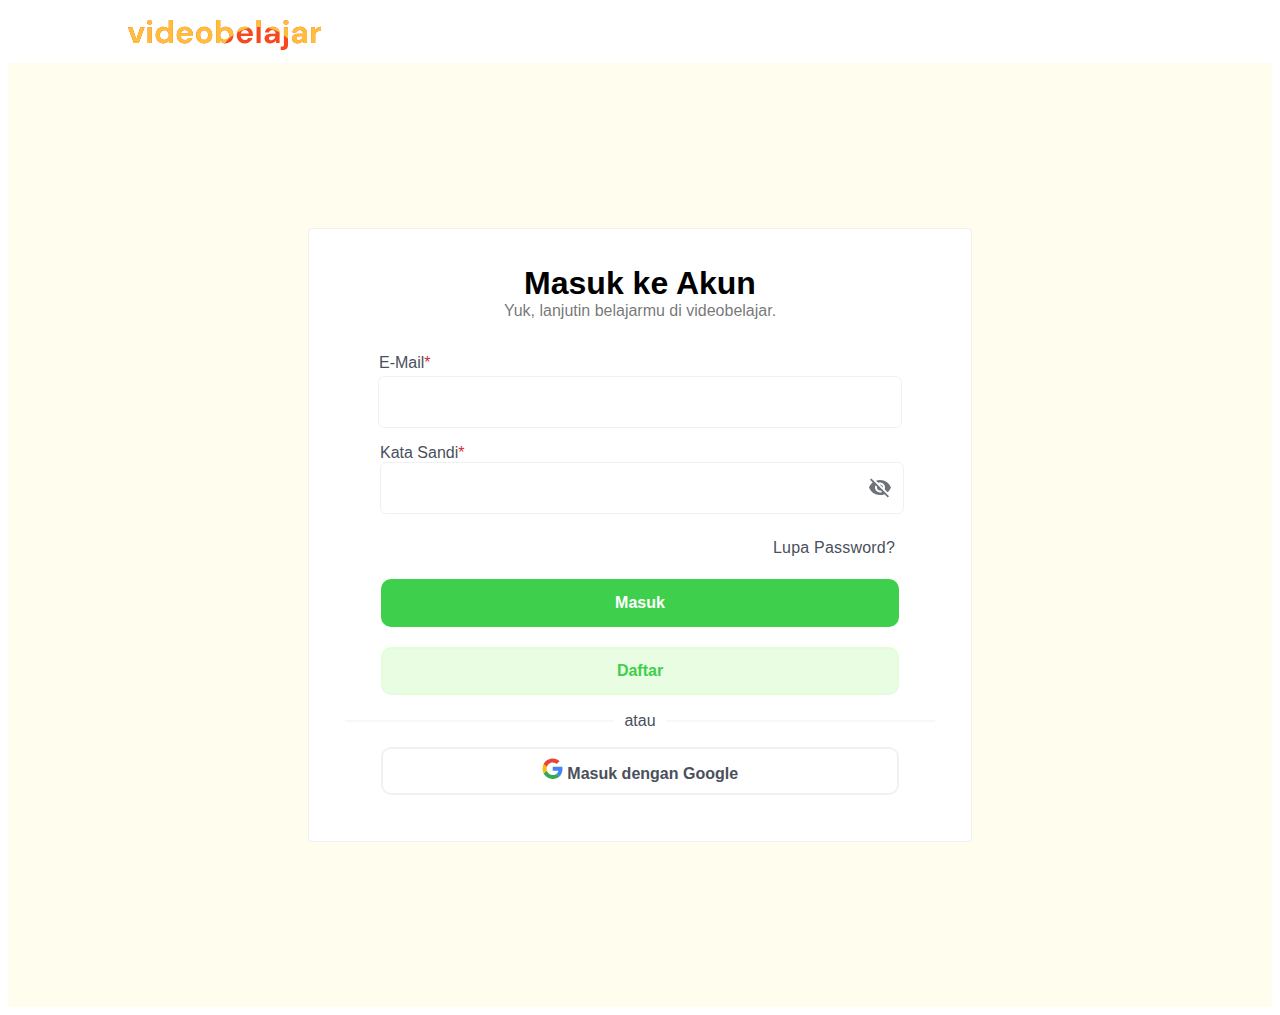
==== form login/index.html @ 4d01803e "feat: first init" ====
<!DOCTYPE html>
<html lang="en">
<head>
    <meta charset="UTF-8">
    <meta name="viewport" content="width=device-width, initial-scale=1.0">
    <title>Masuk ke Akun</title>
    <link rel="stylesheet" href="style.css">
</head>
<body>
    <!-- Header -->
    <header>
        <div class="logo">
            <svg width="194" height="31" viewBox="0 0 194 31" fill="none" xmlns="http://www.w3.org/2000/svg">
                <path d="M5.824 23.04L0 7.168H4.288L8.32 19.168L12.352 7.168H16.64L10.784 23.04H5.824Z" fill="#F64920"/>
                <path d="M21.6315 4.704C20.8848 4.704 20.2662 4.48 19.7755 4.032C19.3062 3.584 19.0715 3.01867 19.0715 2.336C19.0715 1.65333 19.3062 1.09867 19.7755 0.671999C20.2662 0.224 20.8848 0 21.6315 0C22.3782 0 22.9862 0.224 23.4555 0.671999C23.9462 1.09867 24.1915 1.65333 24.1915 2.336C24.1915 3.01867 23.9462 3.584 23.4555 4.032C22.9862 4.48 22.3782 4.704 21.6315 4.704ZM19.5835 23.04V7.168H23.6795V23.04H19.5835Z" fill="#F64920"/>
                <path d="M35.4507 23.424C33.9574 23.424 32.6241 23.0613 31.4508 22.336C30.2774 21.6107 29.3494 20.6187 28.6667 19.36C27.9841 18.1013 27.6427 16.672 27.6427 15.072C27.6427 13.472 27.9841 12.0533 28.6667 10.816C29.3494 9.55733 30.2774 8.576 31.4508 7.872C32.6241 7.14667 33.9574 6.784 35.4507 6.784C36.6454 6.784 37.6908 7.008 38.5868 7.456C39.4827 7.904 40.2081 8.53333 40.7627 9.344V0H44.8587V23.04H41.2108L40.7627 20.768C40.2507 21.472 39.5681 22.0907 38.7147 22.624C37.8827 23.1573 36.7947 23.424 35.4507 23.424ZM36.3148 19.84C37.6374 19.84 38.7147 19.4027 39.5467 18.528C40.4001 17.632 40.8268 16.4907 40.8268 15.104C40.8268 13.7173 40.4001 12.5867 39.5467 11.712C38.7147 10.816 37.6374 10.368 36.3148 10.368C35.0134 10.368 33.9361 10.8053 33.0827 11.68C32.2294 12.5547 31.8027 13.6853 31.8027 15.072C31.8027 16.4587 32.2294 17.6 33.0827 18.496C33.9361 19.392 35.0134 19.84 36.3148 19.84Z" fill="#F64920"/>
                <path d="M56.9417 23.424C55.3418 23.424 53.9231 23.0827 52.6857 22.4C51.4484 21.7173 50.4777 20.7573 49.7738 19.52C49.0698 18.2827 48.7177 16.8533 48.7177 15.232C48.7177 13.5893 49.0591 12.128 49.7417 10.848C50.4457 9.568 51.4058 8.576 52.6217 7.872C53.8591 7.14667 55.3097 6.784 56.9737 6.784C58.5311 6.784 59.9071 7.12533 61.1017 7.808C62.2964 8.49067 63.2244 9.42933 63.8857 10.624C64.5684 11.7973 64.9098 13.1093 64.9098 14.56C64.9098 14.7947 64.8991 15.04 64.8777 15.296C64.8777 15.552 64.8671 15.8187 64.8457 16.096H52.7817C52.8671 17.3333 53.2937 18.304 54.0617 19.008C54.8511 19.712 55.8004 20.064 56.9097 20.064C57.7417 20.064 58.4351 19.8827 58.9897 19.52C59.5658 19.136 59.9924 18.6453 60.2697 18.048H64.4297C64.1311 19.0507 63.6297 19.968 62.9258 20.8C62.2431 21.6107 61.3897 22.2507 60.3657 22.72C59.3631 23.1893 58.2217 23.424 56.9417 23.424ZM56.9737 10.112C55.9711 10.112 55.0858 10.4 54.3177 10.976C53.5497 11.5307 53.0591 12.384 52.8457 13.536H60.7497C60.6857 12.4907 60.3017 11.6587 59.5977 11.04C58.8937 10.4213 58.0191 10.112 56.9737 10.112Z" fill="#F64920"/>
                <path d="M76.1708 23.424C74.6348 23.424 73.2481 23.072 72.0107 22.368C70.7947 21.664 69.8241 20.6933 69.0988 19.456C68.3948 18.1973 68.0428 16.7467 68.0428 15.104C68.0428 13.4613 68.4054 12.0213 69.1308 10.784C69.8561 9.52533 70.8268 8.544 72.0428 7.84C73.2801 7.136 74.6667 6.784 76.2028 6.784C77.7174 6.784 79.0827 7.136 80.2988 7.84C81.5361 8.544 82.5068 9.52533 83.2108 10.784C83.9361 12.0213 84.2988 13.4613 84.2988 15.104C84.2988 16.7467 83.9361 18.1973 83.2108 19.456C82.5068 20.6933 81.5361 21.664 80.2988 22.368C79.0614 23.072 77.6854 23.424 76.1708 23.424ZM76.1708 19.872C77.2374 19.872 78.1654 19.4773 78.9548 18.688C79.7441 17.8773 80.1388 16.6827 80.1388 15.104C80.1388 13.5253 79.7441 12.3413 78.9548 11.552C78.1654 10.7413 77.2481 10.336 76.2028 10.336C75.1148 10.336 74.1761 10.7413 73.3868 11.552C72.6188 12.3413 72.2348 13.5253 72.2348 15.104C72.2348 16.6827 72.6188 17.8773 73.3868 18.688C74.1761 19.4773 75.1041 19.872 76.1708 19.872Z" fill="#F64920"/>
                <path d="M97.569 23.424C96.3743 23.424 95.329 23.2 94.433 22.752C93.537 22.304 92.8117 21.6747 92.257 20.864L91.809 23.04H88.161V0H92.257V9.44C92.769 8.736 93.441 8.11733 94.273 7.584C95.1263 7.05067 96.225 6.784 97.569 6.784C99.0623 6.784 100.396 7.14667 101.569 7.872C102.742 8.59733 103.67 9.58933 104.353 10.848C105.036 12.1067 105.377 13.536 105.377 15.136C105.377 16.736 105.036 18.1653 104.353 19.424C103.67 20.6613 102.742 21.6427 101.569 22.368C100.396 23.072 99.0623 23.424 97.569 23.424ZM96.705 19.84C98.0063 19.84 99.0837 19.4027 99.937 18.528C100.79 17.6533 101.217 16.5227 101.217 15.136C101.217 13.7493 100.79 12.608 99.937 11.712C99.0837 10.816 98.0063 10.368 96.705 10.368C95.3823 10.368 94.2943 10.816 93.441 11.712C92.609 12.5867 92.193 13.7173 92.193 15.104C92.193 16.4907 92.609 17.632 93.441 18.528C94.2943 19.4027 95.3823 19.84 96.705 19.84Z" fill="#F64920"/>
                <path d="M116.948 23.424C115.348 23.424 113.929 23.0827 112.692 22.4C111.455 21.7173 110.484 20.7573 109.78 19.52C109.076 18.2827 108.724 16.8533 108.724 15.232C108.724 13.5893 109.065 12.128 109.748 10.848C110.452 9.568 111.412 8.576 112.628 7.872C113.865 7.14667 115.316 6.784 116.98 6.784C118.537 6.784 119.913 7.12533 121.108 7.808C122.303 8.49067 123.231 9.42933 123.892 10.624C124.575 11.7973 124.916 13.1093 124.916 14.56C124.916 14.7947 124.905 15.04 124.884 15.296C124.884 15.552 124.873 15.8187 124.852 16.096H112.788C112.873 17.3333 113.3 18.304 114.068 19.008C114.857 19.712 115.807 20.064 116.916 20.064C117.748 20.064 118.441 19.8827 118.996 19.52C119.572 19.136 119.999 18.6453 120.276 18.048H124.436C124.137 19.0507 123.636 19.968 122.932 20.8C122.249 21.6107 121.396 22.2507 120.372 22.72C119.369 23.1893 118.228 23.424 116.948 23.424ZM116.98 10.112C115.977 10.112 115.092 10.4 114.324 10.976C113.556 11.5307 113.065 12.384 112.852 13.536H120.756C120.692 12.4907 120.308 11.6587 119.604 11.04C118.9 10.4213 118.025 10.112 116.98 10.112Z" fill="#F64920"/>
                <path d="M128.561 23.04V0H132.657V23.04H128.561Z" fill="#F64920"/>
                <path d="M142.514 23.424C141.149 23.424 140.029 23.2107 139.154 22.784C138.28 22.336 137.629 21.7493 137.202 21.024C136.776 20.2987 136.562 19.4987 136.562 18.624C136.562 17.152 137.138 15.9573 138.29 15.04C139.442 14.1227 141.17 13.664 143.474 13.664H147.506V13.28C147.506 12.192 147.197 11.392 146.578 10.88C145.96 10.368 145.192 10.112 144.274 10.112C143.442 10.112 142.717 10.3147 142.098 10.72C141.48 11.104 141.096 11.68 140.946 12.448H136.946C137.053 11.296 137.437 10.2933 138.098 9.44C138.781 8.58667 139.656 7.936 140.722 7.488C141.789 7.01867 142.984 6.784 144.306 6.784C146.568 6.784 148.349 7.34933 149.65 8.48C150.952 9.61067 151.602 11.2107 151.602 13.28V23.04H148.114L147.73 20.48C147.261 21.3333 146.6 22.0373 145.746 22.592C144.914 23.1467 143.837 23.424 142.514 23.424ZM143.442 20.224C144.616 20.224 145.522 19.84 146.162 19.072C146.824 18.304 147.24 17.3547 147.41 16.224H143.922C142.834 16.224 142.056 16.4267 141.586 16.832C141.117 17.216 140.882 17.696 140.882 18.272C140.882 18.8907 141.117 19.3707 141.586 19.712C142.056 20.0533 142.674 20.224 143.442 20.224Z" fill="#F64920"/>
                <path d="M157.983 4.704C157.236 4.704 156.618 4.48 156.127 4.032C155.658 3.584 155.423 3.01867 155.423 2.336C155.423 1.65333 155.658 1.09867 156.127 0.671999C156.618 0.224 157.236 0 157.983 0C158.73 0 159.338 0.224 159.807 0.671999C160.298 1.09867 160.543 1.65333 160.543 2.336C160.543 3.01867 160.298 3.584 159.807 4.032C159.338 4.48 158.73 4.704 157.983 4.704ZM152.703 30.08V26.592H153.951C154.655 26.592 155.156 26.4533 155.455 26.176C155.754 25.8987 155.903 25.4293 155.903 24.768V7.168H159.999V24.768C159.999 26.688 159.508 28.0533 158.527 28.864C157.567 29.6747 156.255 30.08 154.591 30.08H152.703Z" fill="#F64920"/>
                <path d="M169.945 23.424C168.58 23.424 167.46 23.2107 166.585 22.784C165.711 22.336 165.06 21.7493 164.633 21.024C164.207 20.2987 163.993 19.4987 163.993 18.624C163.993 17.152 164.57 15.9573 165.721 15.04C166.873 14.1227 168.602 13.664 170.906 13.664H174.938V13.28C174.938 12.192 174.628 11.392 174.01 10.88C173.391 10.368 172.623 10.112 171.706 10.112C170.874 10.112 170.148 10.3147 169.529 10.72C168.911 11.104 168.527 11.68 168.378 12.448H164.378C164.484 11.296 164.868 10.2933 165.529 9.44C166.212 8.58667 167.087 7.936 168.154 7.488C169.22 7.01867 170.415 6.784 171.738 6.784C173.999 6.784 175.78 7.34933 177.081 8.48C178.383 9.61067 179.034 11.2107 179.034 13.28V23.04H175.546L175.161 20.48C174.692 21.3333 174.031 22.0373 173.178 22.592C172.346 23.1467 171.268 23.424 169.945 23.424ZM170.874 20.224C172.047 20.224 172.954 19.84 173.594 19.072C174.255 18.304 174.671 17.3547 174.842 16.224H171.354C170.266 16.224 169.487 16.4267 169.018 16.832C168.548 17.216 168.314 17.696 168.314 18.272C168.314 18.8907 168.548 19.3707 169.018 19.712C169.487 20.0533 170.105 20.224 170.874 20.224Z" fill="#F64920"/>
                <path d="M183.142 23.04V7.168H186.79L187.174 10.144C187.75 9.12 188.529 8.30933 189.51 7.712C190.513 7.09333 191.686 6.784 193.03 6.784V11.104H191.878C190.982 11.104 190.182 11.2427 189.478 11.52C188.774 11.7973 188.22 12.2773 187.814 12.96C187.43 13.6427 187.238 14.592 187.238 15.808V23.04H183.142Z" fill="#F64920"/>
                <path fill-rule="evenodd" clip-rule="evenodd" d="M19.7755 4.032C20.2662 4.48 20.8848 4.704 21.6315 4.704C22.3782 4.704 22.9862 4.48 23.4555 4.032C23.9462 3.584 24.1915 3.01867 24.1915 2.336C24.1915 1.65333 23.9462 1.09867 23.4555 0.671999C22.9862 0.224 22.3782 0 21.6315 0C20.8848 0 20.2662 0.224 19.7755 0.671999C19.3062 1.09867 19.0715 1.65333 19.0715 2.336C19.0715 3.01867 19.3062 3.584 19.7755 4.032ZM19.5835 7.168V23.04H23.6795V7.168H19.5835ZM0 7.168L5.824 23.04H10.784L16.64 7.168H12.352L8.32 19.168L4.288 7.168H0ZM35.4507 23.424C33.9574 23.424 32.6241 23.0613 31.4508 22.336C30.2774 21.6107 29.3494 20.6187 28.6667 19.36C27.9841 18.1013 27.6427 16.672 27.6427 15.072C27.6427 13.472 27.9841 12.0533 28.6667 10.816C29.3494 9.55733 30.2774 8.576 31.4508 7.872C32.6241 7.14667 33.9574 6.784 35.4507 6.784C36.6454 6.784 37.6908 7.008 38.5868 7.456C39.4827 7.904 40.2081 8.53333 40.7627 9.344V0H44.8587V23.04H41.2108L40.7627 20.768C40.2507 21.472 39.5681 22.0907 38.7147 22.624C37.8827 23.1573 36.7947 23.424 35.4507 23.424ZM36.3148 19.84C37.6374 19.84 38.7147 19.4027 39.5467 18.528C40.4001 17.632 40.8268 16.4907 40.8268 15.104C40.8268 13.7173 40.4001 12.5867 39.5467 11.712C38.7147 10.816 37.6374 10.368 36.3148 10.368C35.0134 10.368 33.9361 10.8053 33.0827 11.68C32.2294 12.5547 31.8027 13.6853 31.8027 15.072C31.8027 16.4587 32.2294 17.6 33.0827 18.496C33.9361 19.392 35.0134 19.84 36.3148 19.84ZM52.6857 22.4C53.9231 23.0827 55.3418 23.424 56.9417 23.424C58.2217 23.424 59.3631 23.1893 60.3657 22.72C61.3897 22.2507 62.2431 21.6107 62.9258 20.8C63.6297 19.968 64.1311 19.0507 64.4297 18.048H60.2697C59.9924 18.6453 59.5658 19.136 58.9897 19.52C58.4351 19.8827 57.7417 20.064 56.9097 20.064C55.8004 20.064 54.8511 19.712 54.0617 19.008C53.2937 18.304 52.8671 17.3333 52.7817 16.096H64.8457C64.8671 15.8187 64.8777 15.552 64.8777 15.296C64.8991 15.04 64.9098 14.7947 64.9098 14.56C64.9098 13.1093 64.5684 11.7973 63.8857 10.624C63.2244 9.42933 62.2964 8.49067 61.1017 7.808C59.9071 7.12533 58.5311 6.784 56.9737 6.784C55.3097 6.784 53.8591 7.14667 52.6217 7.872C51.4058 8.576 50.4457 9.568 49.7417 10.848C49.0591 12.128 48.7177 13.5893 48.7177 15.232C48.7177 16.8533 49.0698 18.2827 49.7738 19.52C50.4777 20.7573 51.4484 21.7173 52.6857 22.4ZM54.3177 10.976C55.0858 10.4 55.9711 10.112 56.9737 10.112C58.0191 10.112 58.8937 10.4213 59.5977 11.04C60.3017 11.6587 60.6857 12.4907 60.7497 13.536H52.8457C53.0591 12.384 53.5497 11.5307 54.3177 10.976ZM76.1708 23.424C74.6348 23.424 73.2481 23.072 72.0107 22.368C70.7947 21.664 69.8241 20.6933 69.0988 19.456C68.3948 18.1973 68.0428 16.7467 68.0428 15.104C68.0428 13.4613 68.4054 12.0213 69.1308 10.784C69.8561 9.52533 70.8268 8.544 72.0428 7.84C73.2801 7.136 74.6667 6.784 76.2028 6.784C77.7174 6.784 79.0827 7.136 80.2988 7.84C81.5361 8.544 82.5068 9.52533 83.2108 10.784C83.9361 12.0213 84.2988 13.4613 84.2988 15.104C84.2988 16.7467 83.9361 18.1973 83.2108 19.456C82.5068 20.6933 81.5361 21.664 80.2988 22.368C79.0614 23.072 77.6854 23.424 76.1708 23.424ZM76.1708 19.872C77.2374 19.872 78.1654 19.4773 78.9548 18.688C79.7441 17.8773 80.1388 16.6827 80.1388 15.104C80.1388 13.5253 79.7441 12.3413 78.9548 11.552C78.1654 10.7413 77.2481 10.336 76.2028 10.336C75.1148 10.336 74.1761 10.7413 73.3868 11.552C72.6188 12.3413 72.2348 13.5253 72.2348 15.104C72.2348 16.6827 72.6188 17.8773 73.3868 18.688C74.1761 19.4773 75.1041 19.872 76.1708 19.872ZM105.377 15.1069C102.118 17.4506 99.2007 20.239 96.7134 23.3832C95.8684 23.3001 95.1083 23.0897 94.433 22.752C93.537 22.304 92.8117 21.6747 92.257 20.864L91.809 23.04H88.161V0H92.257V9.44C92.769 8.736 93.441 8.11733 94.273 7.584C95.1263 7.05067 96.225 6.784 97.569 6.784C99.0623 6.784 100.396 7.14667 101.569 7.872C102.742 8.59733 103.67 9.58933 104.353 10.848C105.032 12.099 105.373 13.5187 105.377 15.1069ZM121.414 7.99226C116.991 8.93891 112.819 10.5659 109.015 12.7584C109.185 12.0821 109.429 11.4453 109.748 10.848C110.452 9.568 111.412 8.576 112.628 7.872C113.865 7.14667 115.316 6.784 116.98 6.784C118.537 6.784 119.913 7.12533 121.108 7.808C121.212 7.86748 121.314 7.9289 121.414 7.99226ZM132.657 7.09533C131.928 7.05858 131.194 7.03998 130.456 7.03998C129.821 7.03998 129.189 7.05374 128.561 7.08099V0H132.657V7.09533ZM151.576 12.5752C147.91 10.5042 143.91 8.95566 139.676 8.03079C140.001 7.8252 140.35 7.64427 140.722 7.488C141.789 7.01867 142.984 6.784 144.306 6.784C146.568 6.784 148.349 7.34933 149.65 8.48C150.8 9.47881 151.442 10.8439 151.576 12.5752ZM159.999 18.7954C158.707 17.5732 157.339 16.4303 155.903 15.3744V7.168H159.999V18.7954ZM99.937 18.528C99.0837 19.4027 98.0063 19.84 96.705 19.84C95.3823 19.84 94.2943 19.4027 93.441 18.528C92.609 17.632 92.193 16.4907 92.193 15.104C92.193 13.7173 92.609 12.5867 93.441 11.712C94.2943 10.816 95.3823 10.368 96.705 10.368C98.0063 10.368 99.0837 10.816 99.937 11.712C100.79 12.608 101.217 13.7493 101.217 15.136C101.217 16.5227 100.79 17.6533 99.937 18.528ZM156.127 4.032C156.618 4.48 157.236 4.704 157.983 4.704C158.73 4.704 159.338 4.48 159.807 4.032C160.298 3.584 160.543 3.01867 160.543 2.336C160.543 1.65333 160.298 1.09867 159.807 0.671999C159.338 0.224 158.73 0 157.983 0C157.236 0 156.618 0.224 156.127 0.671999C155.658 1.09867 155.423 1.65333 155.423 2.336C155.423 3.01867 155.658 3.584 156.127 4.032ZM169.945 23.424C168.58 23.424 167.46 23.2107 166.585 22.784C165.711 22.336 165.06 21.7493 164.633 21.024C164.207 20.2987 163.993 19.4987 163.993 18.624C163.993 17.152 164.57 15.9573 165.721 15.04C166.873 14.1227 168.602 13.664 170.906 13.664H174.938V13.28C174.938 12.192 174.628 11.392 174.01 10.88C173.391 10.368 172.623 10.112 171.706 10.112C170.874 10.112 170.148 10.3147 169.529 10.72C168.911 11.104 168.527 11.68 168.378 12.448H164.378C164.484 11.296 164.868 10.2933 165.529 9.44C166.212 8.58667 167.087 7.936 168.154 7.488C169.22 7.01867 170.415 6.784 171.738 6.784C173.999 6.784 175.78 7.34933 177.081 8.48C178.383 9.61067 179.034 11.2107 179.034 13.28V23.04H175.546L175.161 20.48C174.692 21.3333 174.031 22.0373 173.178 22.592C172.346 23.1467 171.268 23.424 169.945 23.424ZM170.874 20.224C172.047 20.224 172.954 19.84 173.594 19.072C174.255 18.304 174.671 17.3547 174.842 16.224H171.354C170.266 16.224 169.487 16.4267 169.018 16.832C168.548 17.216 168.314 17.696 168.314 18.272C168.314 18.8907 168.548 19.3707 169.018 19.712C169.487 20.0533 170.105 20.224 170.874 20.224ZM186.79 7.168H183.142V23.04H187.238V15.808C187.238 14.592 187.43 13.6427 187.814 12.96C188.22 12.2773 188.774 11.7973 189.478 11.52C190.182 11.2427 190.982 11.104 191.878 11.104H193.03V6.784C191.686 6.784 190.513 7.09333 189.51 7.712C188.529 8.30933 187.75 9.12 187.174 10.144L186.79 7.168Z" fill="#FFBD3A"/>
                </svg>                
        </div>
    </header>
    <div class="background">
    <!-- Form Login -->
        <div class="container">
            <h2>Masuk ke Akun</h2>
            <p>Yuk, lanjutin belajarmu di videobelajar.</p>

            <!-- Input Email -->
             <div class="email">
            <label>E-Mail<span>*</span></label><br>
            </div>
            <input type="email" id="email" name="email" required><br>

            <!-- Input Kata Sandi -->
            <div class="password">
            <label>Kata Sandi<span>*</span></label>
            <input type="password" id="password" name="password" required url=""></input>
            </div>

            <!-- Lupa Password -->
            <H4>Lupa Password?</H4>

            <!-- Tombol Login -->
            <button type="submit" class="btnlogin-btn">Masuk</button><br>

            <!-- Tombol Daftar -->
            <button type="button" class="btnregister-btn">Daftar</button><br>

            <!-- Atau -->
            <div class="separator">
                <span>atau</span>
            </div>

            <!-- Login dengan Google -->
            <button type="button" class="btngoogle-btn">
                <svg width="21" height="21" viewBox="0 0 21 21" fill="none" xmlns="http://www.w3.org/2000/svg">
                    <path d="M20.4905 10.926C20.4905 10.0874 20.4224 9.47543 20.2752 8.84082H10.6992V12.6258H16.3201C16.2068 13.5664 15.5948 14.983 14.2349 15.9349L14.2159 16.0616L17.2436 18.4071L17.4534 18.4281C19.3798 16.6489 20.4905 14.0311 20.4905 10.926Z" fill="#4285F4"/>
                    <path d="M10.6992 20.8983C13.453 20.8983 15.7648 19.9917 17.4534 18.4279L14.2349 15.9347C13.3737 16.5353 12.2177 16.9546 10.6992 16.9546C8.00211 16.9546 5.71297 15.1754 4.89695 12.7163L4.77734 12.7265L1.62906 15.1629L1.58789 15.2774C3.26508 18.6091 6.71016 20.8983 10.6992 20.8983Z" fill="#34A853"/>
                    <path d="M4.89695 12.7164C4.68164 12.0818 4.55703 11.4018 4.55703 10.6993C4.55703 9.9966 4.68164 9.31668 4.88562 8.68207L4.87992 8.54691L1.69219 6.07129L1.58789 6.1209C0.896641 7.50348 0.5 9.05605 0.5 10.6993C0.5 12.3425 0.896641 13.895 1.58789 15.2775L4.89695 12.7164Z" fill="#FBBC05"/>
                    <path d="M10.6992 4.44367C12.6144 4.44367 13.9062 5.27094 14.6429 5.96227L17.5213 3.1518C15.7535 1.50859 13.453 0.5 10.6992 0.5C6.71016 0.5 3.26508 2.78914 1.58789 6.12086L4.88563 8.68203C5.71297 6.22289 8.00211 4.44367 10.6992 4.44367Z" fill="#EB4335"/>
                    </svg>
                Masuk dengan Google
            </button>
        </form>
    </div>

    </div>
    <!-- JavaScript -->
    <script>
        function togglePassword() {
            const passwordField = document.getElementById('password');
            const type = passwordField.getAttribute('type') === 'password' ? 'text' : 'password';
            passwordField.setAttribute('type', type);
        }
    </script>
</body>
</html>
---- form login/style.css ----
.logo{
    display: flex;
    justify-content: left;
}
header{
    border-bottom-style: groove;
    background-color: white;
    padding: 12px 120px;
    border-bottom: 1px;
    border-color: #3A35411F;
}   
.background{
    display: flex;
    background-color: #FFFDEE;
    justify-content: center;
    justify-items: center;
    align-items: center;
    height: 944px;
}

.container{
    display: table-column;
    justify-content: center;
    padding: 36px;
    border: 1px solid #F1F1F1 ;
    background-color: #FFFFFF;
    border-radius: 4px;
    width: 590px;
    height: auto;
    text-align: center;
}

.container h2 {
    font-family: 'Poppins', sans-serif;
    font-size: 32px;
    margin: 0;
}
.container p{
    font-family: 'DM Sans', sans-serif;
    font-size: 16px;
    margin: 0;
    color: #333333AD;
}

.email {
    font-family: 'DM Sans', sans-serif;
    font-weight: 400;
    font-size: 16px;
    color: #4A505C;
    text-align: left;
    padding: 4px;
    margin-left: 30px;
    margin-top: 30px;
}

.password {
    font-family: 'DM Sans', sans-serif;
    font-weight: 400;
    font-size: 16px;
    color: #4A505C;
    text-align: left;
    padding: 4px;
    margin-left: 5px;
    margin-top: 12px;
}

.password input {
    background: url("data:image/svg+xml,%3Csvg width='22' height='20' viewBox='0 0 22 20' fill='none' xmlns='http://www.w3.org/2000/svg'><path d='M10.83 6.5L14 9.66V9.5C14 8.70435 13.6839 7.94129 13.1213 7.37868C12.5587 6.81607 11.7956 6.5 11 6.5H10.83ZM6.53 7.3L8.08 8.85C8.03 9.06 8 9.27 8 9.5C8 10.2956 8.31607 11.0587 8.87868 11.6213C9.44129 12.1839 10.2044 12.5 11 12.5C11.22 12.5 11.44 12.47 11.65 12.42L13.2 13.97C12.53 14.3 11.79 14.5 11 14.5C9.67392 14.5 8.40215 13.9732 7.46447 13.0355C6.52678 12.0979 6 10.8261 6 9.5C6 8.71 6.2 7.97 6.53 7.3ZM1 1.77L3.28 4.05L3.73 4.5C2.08 5.8 0.78 7.5 0 9.5C1.73 13.89 6 17 11 17C12.55 17 14.03 16.7 15.38 16.16L15.81 16.58L18.73 19.5L20 18.23L2.27 0.5M11 4.5C12.3261 4.5 13.5979 5.02678 14.5355 5.96447C15.4732 6.90215 16 8.17392 16 9.5C16 10.14 15.87 10.76 15.64 11.32L18.57 14.25C20.07 13 21.27 11.36 22 9.5C20.27 5.11 16 2 11 2C9.6 2 8.26 2.25 7 2.7L9.17 4.85C9.74 4.63 10.35 4.5 11 4.5Z' fill='%236C717A'/%3E%3C/svg%3E");
    background-repeat: no-repeat;
    background-position: right 12px center;
}


.container input{
    width: 518px;
    height: 48px;
    border-radius: 6px;
    border-color: #F1F1F1;
    border: 1px solid #F1F1F1;

}

span {
    color: #D32E1F;
}

.separator span{
    color: #4A505C;
}

h4 {
    display: flex;
    color: #4A505C;
    justify-content:right ;
    size: 16px;
    font-family: 'DM Sans', sans-serif;
    align-items: center ;
    font-weight: 500;
    letter-spacing: 0.2px;
    margin-right: 40px;
}

.btnlogin-btn {
    width: 518px;
    height: 48px;
    border-radius: 10px;
    border-color: #3ECF4C;
    background-color: #3ECF4C;
    color: #FFFFFF;
    font-family: 'DM Sans', sans-serif;
    font-size: 16px;
    font-weight: 700;
    border-style: solid;
    margin-bottom: 10px;
}

.btnregister-btn {
    width: 518px;
    height: 48px;
    border-radius: 10px;
    border-color: #E2FCD9CC;
    background-color: #E2FCD9CC;
    text-align: center;
    color: #3ECF4C;
    font-family: 'DM Sans', sans-serif;
    font-size: 16px;
    font-weight: 700;
    margin-top: 10px;   
    border-style: solid;
    margin-bottom: 15px;
}

.btngoogle-btn {
    width: 518px;
    height: 48px;
    border-radius: 10px;
    background-color: #FFFFFF;
    border-color: #F1F1F1;
    color: #4A505C;
    justify-items: center;
    align-items: center;
    justify-content: center;
    border-style: solid;
    font-size: 16px;
    font-family: 'DM Sans', sans-serif;
    color: #4A505C;
    font-weight: 700;
    margin-top: 15px ;
    margin-bottom: 10px;
}

.separator {
    position: relative;
    overflow: hidden;
    font-family: 'DM Sans', sans-serif;
    font-size: 16px;
    font-weight: 400;
    line-height: 22.4px;
}

.separator>span{
    position: relative;
    display: inline-block;
    padding: 0;
}

.separator>span:before,
.separator>span:after{
    content: '';
    position: absolute;
    top: 50%;
    transform: translateY(-50%);
    border-bottom: 1px solid;
    width: 590px;
    margin: 0 20px;
    border-color: #F1F1F1;
}

.separator>span:before {
    right: 100%;
    margin-right: 10px;
}

.separator>span:after {
    left: 100%;
    margin-left: 10px;
}


.password {
    background-image: url("logo\Vector.svg");
    background-size: 24px 24px;
    background-position: 5px;
    background-repeat: no-repeat;
    padding-left: 30px;
}

/* Default (Desktop) */
@media screen and (min-width: 1025px) {
    .container {
        width: 590px;
        padding: 36px;
    }

    .container input {
        width: 518px;
        height: 48px;
    }

    .btnlogin-btn,
    .btnregister-btn,
    .btngoogle-btn {
        width: 518px;
        height: 48px;
    }

    .separator>span:before,
    .separator>span:after {
        width: 590px;
    }
}

/* Tablet (768px - 1024px) */
@media screen and (min-width: 768px) and (max-width: 1024px) {
    .container {
        width: 80%;
        padding: 24px;
    }

    .container input {
        width: 100%;
        height: 44px;
    }

    .btnlogin-btn,
    .btnregister-btn,
    .btngoogle-btn {
        width: 100%;
        height: 44px;
    }

    .separator>span:before,
    .separator>span:after {
        width: 80%;
    }
}

/* Mobile (480px - 767px) */
@media screen and (min-width: 480px) and (max-width: 767px) {
    .container {
        width: 90%;
        padding: 20px;
    }

    .container input {
        width: 100%;
        height: 40px;
    }

    .btnlogin-btn,
    .btnregister-btn,
    .btngoogle-btn {
        width: 100%;
        height: 40px;
    }

    .separator>span:before,
    .separator>span:after {
        width: 90%;
    }
}

/* Extra Small Devices (less than 480px) */
@media screen and (max-width: 479px) {
    .container {
        width: 95%;
        padding: 16px;
    }

    .container input {
        width: 100%;
        height: 36px;
    }

    .btnlogin-btn,
    .btnregister-btn,
    .btngoogle-btn {
        width: 100%;
        height: 36px;
    }

    .separator>span:before,
    .separator>span:after {
        width: 95%;
    }

    h2 {
        font-size: 24px;
    }

    p {
        font-size: 14px;
    }
}
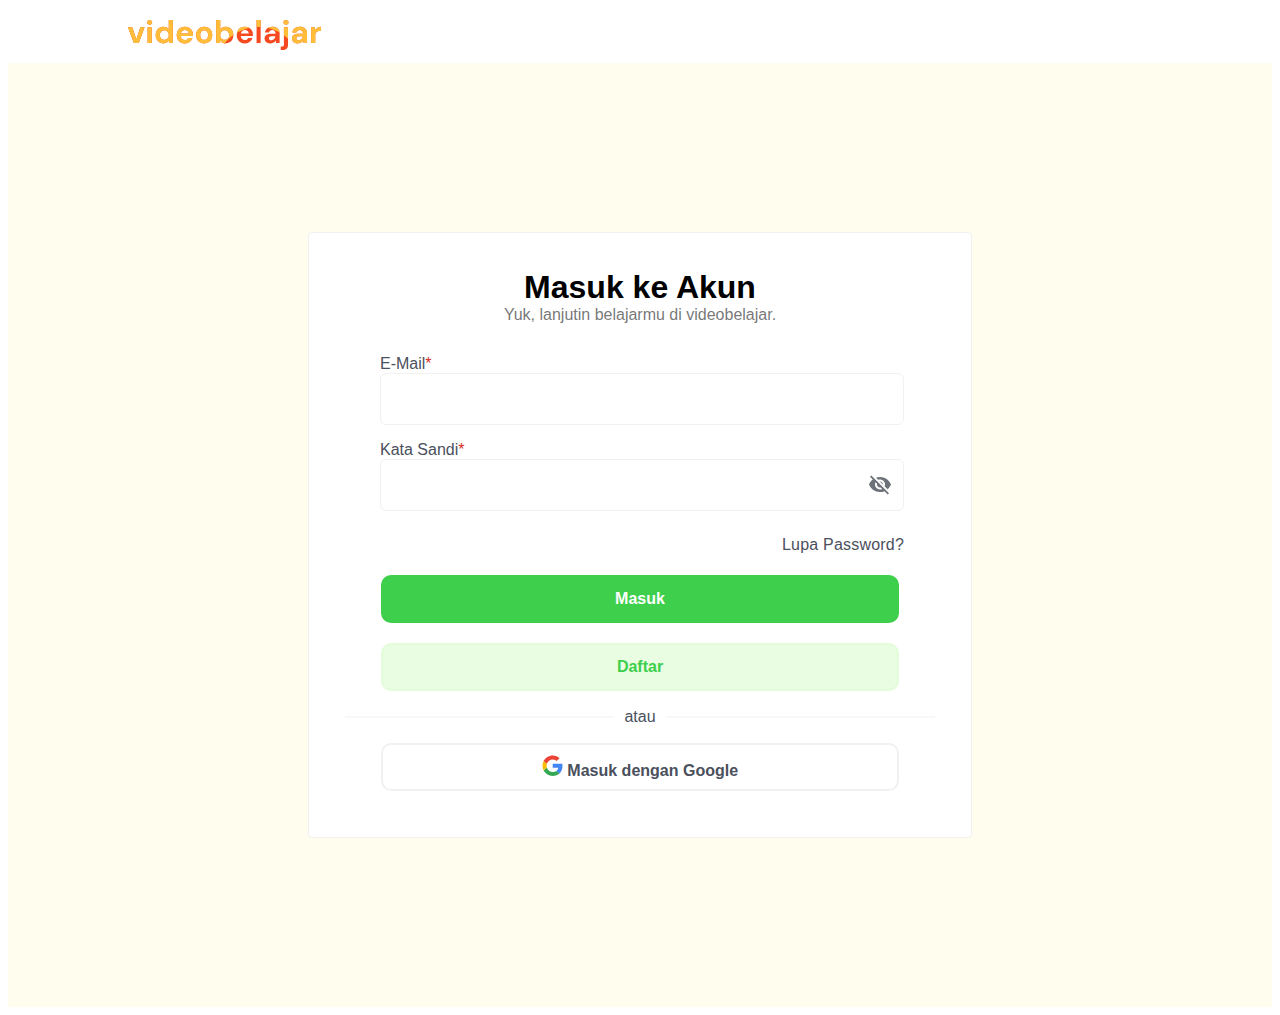
==== commit 42c91a50: "fix: merapikan code" ====
--- a/form login/index.html
+++ b/form login/index.html
@@ -36,8 +36,8 @@
             <!-- Input Email -->
              <div class="email">
             <label>E-Mail<span>*</span></label><br>
+            <input type="email" id="email" name="email" required><br>
             </div>
-            <input type="email" id="email" name="email" required><br>
 
             <!-- Input Kata Sandi -->
             <div class="password">
--- a/form login/style.css
+++ b/form login/style.css
@@ -47,10 +47,10 @@
     font-weight: 400;
     font-size: 16px;
     color: #4A505C;
-    text-align: left;
-    padding: 4px;
-    margin-left: 30px;
-    margin-top: 30px;
+    text-align: left;   
+    margin-left: 5px;
+    margin-top: 31px;
+    padding-left: 30px;
 }
 
 .password {
@@ -90,14 +90,15 @@
 
 h4 {
     display: flex;
-    color: #4A505C;
-    justify-content:right ;
+    flex-direction: row;
+    color: #4A505C;
+    justify-content: right;
     size: 16px;
     font-family: 'DM Sans', sans-serif;
-    align-items: center ;
+    align-items: flex-end   ;
     font-weight: 500;
     letter-spacing: 0.2px;
-    margin-right: 40px;
+    padding-right: 31px;
 }
 
 .btnlogin-btn {
